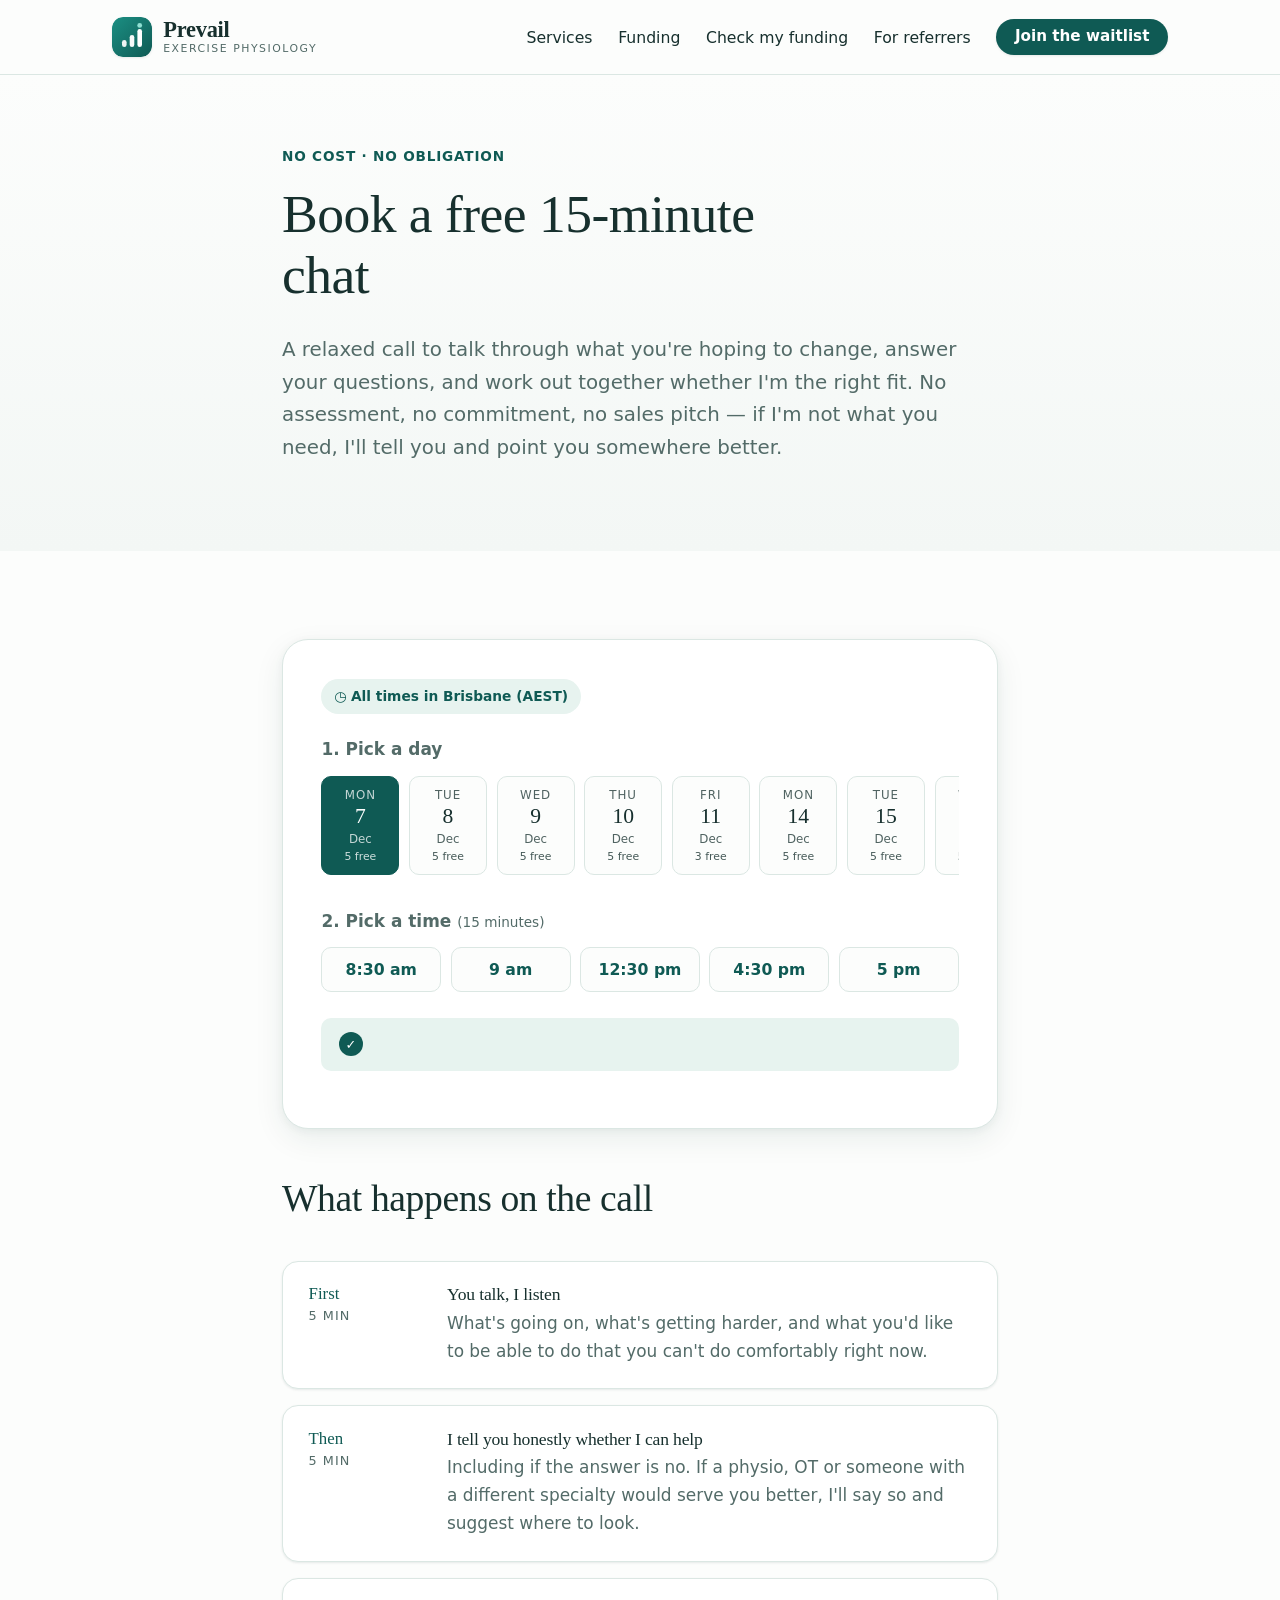
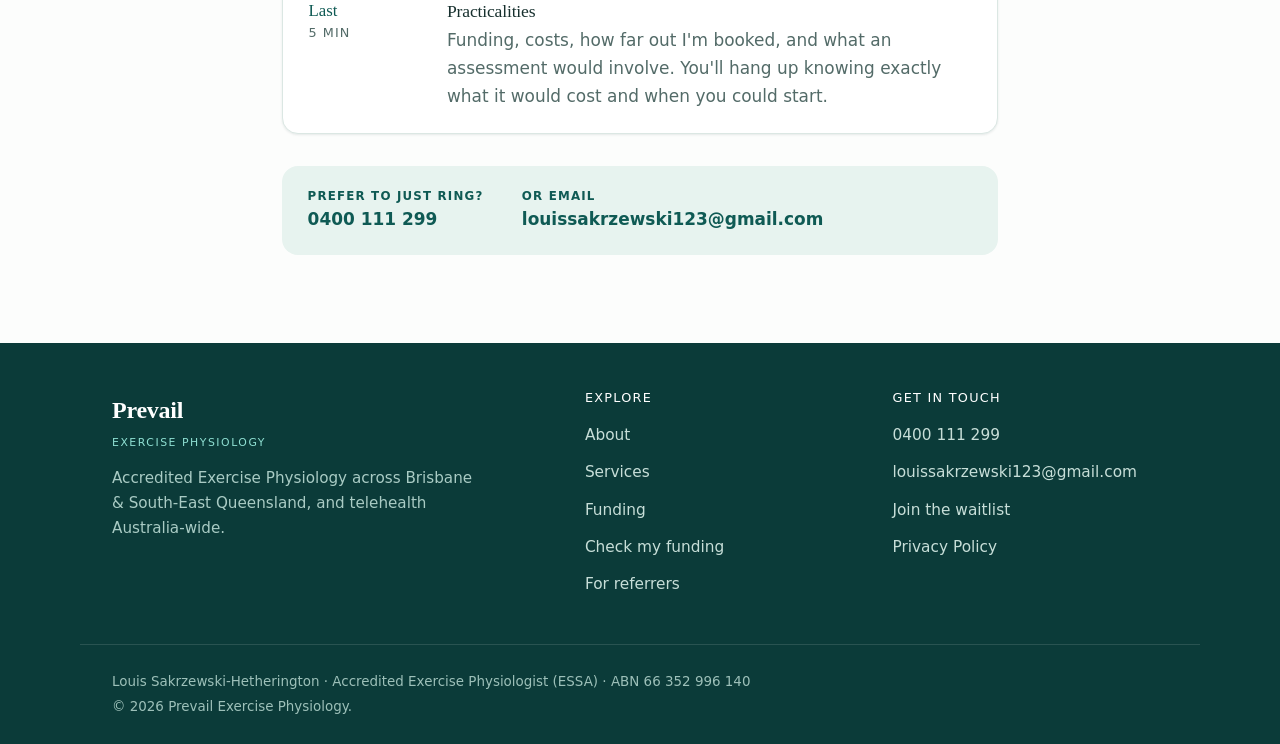
==== booking.html @ d24ac9c4 "Add booking page, referrer page, funding checker and service profile New pages: booking.html, for-re" ====
<!DOCTYPE html>
<html lang="en-AU">
<head>
  <meta charset="UTF-8" />

  <!-- Security policy. GitHub Pages cannot send custom headers, so this is
       declared in-document. Must stay above any resource it governs.
       Note: frame-ancestors / X-Frame-Options / nosniff are header-only and
       cannot be set here — see .github/DEPLOY-GUIDE.md -->
  <meta http-equiv="Content-Security-Policy" content="default-src 'self'; img-src 'self' data: https://www.googletagmanager.com https://www.google-analytics.com; style-src 'self' 'unsafe-inline' https://fonts.googleapis.com; font-src 'self' https://fonts.gstatic.com; script-src 'self' https://www.googletagmanager.com; connect-src 'self' https://api.web3forms.com https://www.googletagmanager.com https://www.google-analytics.com https://*.google-analytics.com https://analytics.google.com https://*.analytics.google.com; form-action 'self' https://api.web3forms.com; base-uri 'self'; object-src 'none'" />
  <meta name="referrer" content="strict-origin-when-cross-origin" />

  <meta name="viewport" content="width=device-width, initial-scale=1.0" />
  <title>Book a free 15-minute chat | Prevail Exercise Physiology</title>
  <meta name="description" content="Pick a time for a free, no-obligation 15-minute call with Louis — an Accredited Exercise Physiologist covering Brisbane, South-East Queensland and telehealth Australia-wide." />
  <meta name="theme-color" content="#0f5a54" />
  <link rel="canonical" href="https://prevailep.com.au/booking.html" />

  <meta property="og:type" content="website" />
  <meta property="og:title" content="Book a free 15-minute chat | Prevail Exercise Physiology" />
  <meta property="og:description" content="A relaxed, no-obligation call to work out whether exercise physiology is right for you." />
  <meta property="og:url" content="https://prevailep.com.au/booking.html" />
  <meta property="og:image" content="https://prevailep.com.au/og-image.png" />
  <meta name="twitter:card" content="summary_large_image" />

  <link rel="icon" href="favicon.svg" type="image/svg+xml" />
  <link rel="apple-touch-icon" href="apple-touch-icon.png" />

  <link rel="preconnect" href="https://fonts.googleapis.com" />
  <link rel="preconnect" href="https://fonts.gstatic.com" crossorigin />
  <link href="https://fonts.googleapis.com/css2?family=Fraunces:opsz,wght@9..144,400;9..144,500;9..144,600&family=Inter:wght@400;500;600;700&display=swap" rel="stylesheet" />
  <link rel="stylesheet" href="styles.css" />

  <link rel="preconnect" href="https://www.googletagmanager.com" />
  <script src="analytics.js" defer></script>
</head>
<body>
  <a class="skip-link" href="#main">Skip to content</a>

  <header class="site-header">
    <div class="container header-inner">
      <a class="brand" href="index.html" aria-label="Prevail Exercise Physiology — home">
        <span class="brand-mark" aria-hidden="true">
          <svg viewBox="0 0 40 40" width="40" height="40" role="img">
            <rect width="40" height="40" rx="11" fill="url(#pg)"></rect>
            <defs>
              <linearGradient id="pg" x1="0" y1="0" x2="40" y2="40" gradientUnits="userSpaceOnUse">
                <stop stop-color="#1b8f83"></stop>
                <stop offset="1" stop-color="#0f5a54"></stop>
              </linearGradient>
            </defs>
            <rect x="10" y="23" width="4.6" height="7" rx="2.3" fill="#fff" opacity="0.92"></rect>
            <rect x="17.7" y="18" width="4.6" height="12" rx="2.3" fill="#fff" opacity="0.96"></rect>
            <rect x="25.4" y="12" width="4.6" height="18" rx="2.3" fill="#fff"></rect>
            <circle cx="27.7" cy="8.4" r="2.4" fill="#8fe0d3"></circle>
          </svg>
        </span>
        <span class="brand-text">
          <span class="brand-name">Prevail</span>
          <span class="brand-sub">Exercise Physiology</span>
        </span>
      </a>
      <nav class="main-nav" aria-label="Primary">
        <button class="nav-toggle" aria-expanded="false" aria-controls="nav-list" aria-label="Open menu">
          <span class="nav-toggle-bar"></span>
          <span class="nav-toggle-bar"></span>
          <span class="nav-toggle-bar"></span>
        </button>
        <ul class="nav-list" id="nav-list">
          <li><a href="index.html#services">Services</a></li>
          <li><a href="index.html#funding">Funding</a></li>
          <li><a href="index.html#check">Check my funding</a></li>
          <li><a href="for-referrers.html">For referrers</a></li>
          <li><a class="btn btn-primary btn-sm" href="index.html#waitlist">Join the waitlist</a></li>
        </ul>
      </nav>
    </div>
  </header>

  <main id="main">
    <section class="page-hero">
      <div class="container narrow">
        <p class="eyebrow">No cost · No obligation</p>
        <h1>Book a free 15-minute chat</h1>
        <p class="lead">A relaxed call to talk through what you're hoping to change, answer your questions, and work out together whether I'm the right fit. No assessment, no commitment, no sales pitch — if I'm not what you need, I'll tell you and point you somewhere better.</p>
      </div>
    </section>

    <section class="section">
      <div class="container narrow">
        <div class="booking">
          <span class="booking-tz">◷ All times in Brisbane (AEST)</span>

          <p class="booking-label" id="day-label">1. Pick a day</p>
          <div class="day-strip" id="day-strip" role="group" aria-labelledby="day-label">
            <!-- booking.js renders day buttons here -->
          </div>

          <div id="slot-wrap" hidden>
            <p class="booking-label" id="slot-label">2. Pick a time <span class="optional">(<span id="bk-duration">15</span> minutes)</span></p>
            <div class="slot-grid" id="slot-grid" role="group" aria-labelledby="slot-label">
              <!-- booking.js renders time buttons here -->
            </div>
          </div>

          <div class="booking-selected" id="booking-selected" hidden>
            <span class="tick" aria-hidden="true">✓</span>
            <span id="booking-selected-text" role="status" aria-live="polite"></span>
          </div>

          <div class="booking-form" id="booking-form-wrap" hidden>
            <p class="booking-label">3. Your details</p>

            <form id="booking-form" novalidate
                  data-w3form
                  data-event="booking"
                  data-segments="enquiring_as"
                  data-success="Got it — your time is pencilled in. I'll confirm by text or email within one business day. If you don't hear from me, please call 0400 111 299.">

              <input type="hidden" name="access_key" value="18d2da56-0898-432a-a40b-cee9866d1ed1" />
              <input type="hidden" name="subject" value="New Prevail intro-call request" />
              <input type="hidden" name="from_name" value="Prevail EP Website — Booking" />
              <input type="hidden" name="requested_time" id="bk-slot" value="" />
              <!-- Honeypot spam trap (leave empty) -->
              <input type="checkbox" name="botcheck" class="visually-hidden" style="display:none" tabindex="-1" autocomplete="off" />

              <div class="field-row">
                <div class="field">
                  <label for="bk-name">Your name <span class="req">*</span></label>
                  <input id="bk-name" name="name" type="text" autocomplete="name" required />
                </div>
                <div class="field">
                  <label for="bk-phone">Phone <span class="req">*</span></label>
                  <input id="bk-phone" name="phone" type="tel" autocomplete="tel" inputmode="tel" required />
                </div>
              </div>

              <div class="field-row">
                <div class="field">
                  <label for="bk-email">Email <span class="req">*</span></label>
                  <input id="bk-email" name="email" type="email" autocomplete="email" required />
                </div>
                <div class="field">
                  <label for="bk-role">I'm enquiring as <span class="req">*</span></label>
                  <select id="bk-role" name="enquiring_as" required>
                    <option value="" selected disabled>Please choose…</option>
                    <option>Participant / client</option>
                    <option>Family member or carer</option>
                    <option>Support coordinator or referrer</option>
                    <option>GP or health professional</option>
                    <option>Private client</option>
                    <option>Other</option>
                  </select>
                </div>
              </div>

              <div class="field">
                <label for="bk-topic">Anything you'd like me to know beforehand? <span class="optional">(optional)</span></label>
                <textarea id="bk-topic" name="message" rows="3" placeholder="A sentence or two is plenty — what you're hoping to work on, or a question you want answered."></textarea>
              </div>

              <div class="field consent">
                <label class="checkbox">
                  <input type="checkbox" id="bk-consent" name="consent" value="Yes" required />
                  <span>I consent to Prevail Exercise Physiology contacting me about this call, and I've read the <a href="privacy.html" target="_blank" rel="noopener">Privacy Policy</a>. <span class="req">*</span></span>
                </label>
              </div>

              <button type="submit" class="btn btn-primary btn-block">Request this time</button>

              <p class="form-note">I'll confirm your time by text or email within one business day. Please don't include detailed health information here — we'll cover all of that on the call.</p>

              <p class="form-status" role="status" aria-live="polite"></p>
            </form>
          </div>
        </div>

        <div class="section-head" style="margin-top:3rem;">
          <h2>What happens on the call</h2>
        </div>
        <ol class="weeks">
          <li class="week">
            <div class="week-when">First<small>5 min</small></div>
            <div>
              <h3>You talk, I listen</h3>
              <p>What's going on, what's getting harder, and what you'd like to be able to do that you can't do comfortably right now.</p>
            </div>
          </li>
          <li class="week">
            <div class="week-when">Then<small>5 min</small></div>
            <div>
              <h3>I tell you honestly whether I can help</h3>
              <p>Including if the answer is no. If a physio, OT or someone with a different specialty would serve you better, I'll say so and suggest where to look.</p>
            </div>
          </li>
          <li class="week">
            <div class="week-when">Last<small>5 min</small></div>
            <div>
              <h3>Practicalities</h3>
              <p>Funding, costs, how far out I'm booked, and what an assessment would involve. You'll hang up knowing exactly what it would cost and when you could start.</p>
            </div>
          </li>
        </ol>

        <div class="contact-strip">
          <div class="ci">
            <span class="ci-label">Prefer to just ring?</span>
            <span class="ci-value"><a href="tel:+61400111299">0400 111 299</a></span>
          </div>
          <div class="ci">
            <span class="ci-label">Or email</span>
            <span class="ci-value"><a href="mailto:louissakrzewski123@gmail.com">louissakrzewski123@gmail.com</a></span>
          </div>
        </div>
      </div>
    </section>
  </main>

  <footer class="site-footer">
    <div class="container footer-inner">
      <div class="footer-brand">
        <span class="brand-name">Prevail</span>
        <span class="brand-sub">Exercise Physiology</span>
        <p class="footer-tag">Accredited Exercise Physiology across Brisbane &amp; South-East Queensland, and telehealth Australia-wide.</p>
      </div>
      <div class="footer-col">
        <h4>Explore</h4>
        <ul>
          <li><a href="index.html#about">About</a></li>
          <li><a href="index.html#services">Services</a></li>
          <li><a href="index.html#funding">Funding</a></li>
          <li><a href="index.html#check">Check my funding</a></li>
          <li><a href="for-referrers.html">For referrers</a></li>
        </ul>
      </div>
      <div class="footer-col">
        <h4>Get in touch</h4>
        <ul>
          <li><a href="tel:+61400111299">0400 111 299</a></li>
          <li><a href="mailto:louissakrzewski123@gmail.com">louissakrzewski123@gmail.com</a></li>
          <li><a href="index.html#waitlist">Join the waitlist</a></li>
          <li><a href="privacy.html">Privacy Policy</a></li>
        </ul>
      </div>
    </div>
    <div class="container footer-legal">
      <p>Louis Sakrzewski-Hetherington · Accredited Exercise Physiologist (ESSA) · ABN 66 352 996 140</p>
      <p>&copy; <span id="year">2026</span> Prevail Exercise Physiology.</p>
    </div>
  </footer>

  <script src="script.js"></script>
  <script src="booking.js" defer></script>
</body>
</html>
---- styles.css ----
/* =====================================================================
   Prevail Exercise Physiology — styles.css
   Calm & trustworthy: soft teals/greens, warm neutrals, accessible.
   ===================================================================== */

:root {
  /* Brand */
  --brand:        #157e74;
  --brand-dark:   #0f5a54;
  --brand-deep:   #0b3b39;
  --brand-tint:   #e7f3ef;
  --sage:         #5aa791;
  --mint-glow:    #8fe0d3;

  /* Neutrals */
  --ink:          #17302e;
  --muted:        #536b68;
  --paper:        #fcfdfc;
  --paper-2:      #f3f7f5;
  --sand:         #f6f2ea;
  --line:         #dbe7e3;
  --white:        #ffffff;

  /* System */
  --radius:       16px;
  --radius-sm:    10px;
  --radius-lg:    26px;
  --shadow-sm:    0 1px 3px rgba(11,59,57,0.06), 0 1px 2px rgba(11,59,57,0.04);
  --shadow:       0 10px 30px rgba(11,59,57,0.08), 0 2px 8px rgba(11,59,57,0.05);
  --shadow-lg:    0 24px 60px rgba(11,59,57,0.14);
  --maxw:         1120px;
  --font-body:    "Inter", system-ui, -apple-system, "Segoe UI", Roboto, sans-serif;
  --font-head:    "Fraunces", Georgia, "Times New Roman", serif;
}

/* ---------- Reset / base ---------- */
*, *::before, *::after { box-sizing: border-box; }
html { scroll-behavior: smooth; -webkit-text-size-adjust: 100%; }
body {
  margin: 0;
  font-family: var(--font-body);
  color: var(--ink);
  background: var(--paper);
  line-height: 1.65;
  font-size: 17px;
  -webkit-font-smoothing: antialiased;
  text-rendering: optimizeLegibility;
}
img { max-width: 100%; display: block; }
a { color: var(--brand-dark); text-decoration: none; }
a:hover { text-decoration: underline; }

h1, h2, h3, h4 { font-family: var(--font-head); font-weight: 500; line-height: 1.15; color: var(--ink); margin: 0 0 .5em; letter-spacing: -0.01em; }
h1 { font-size: clamp(2.1rem, 5vw, 3.35rem); }
h2 { font-size: clamp(1.6rem, 3.4vw, 2.35rem); }
h3 { font-size: 1.24rem; }
p { margin: 0 0 1rem; }
em { font-style: italic; }

.container { width: 100%; max-width: var(--maxw); margin-inline: auto; padding-inline: clamp(1.1rem, 4vw, 2rem); }
.narrow { max-width: 780px; }

/* ---------- Accessibility helpers ---------- */
.skip-link {
  position: absolute; left: -999px; top: 0; z-index: 1000;
  background: var(--brand-deep); color: #fff; padding: .7rem 1.1rem; border-radius: 0 0 10px 0;
}
.skip-link:focus { left: 0; }
.visually-hidden { position: absolute !important; width: 1px; height: 1px; padding: 0; margin: -1px; overflow: hidden; clip: rect(0 0 0 0); white-space: nowrap; border: 0; }
:focus-visible { outline: 3px solid var(--brand); outline-offset: 3px; border-radius: 4px; }

/* ---------- Buttons ---------- */
.btn {
  display: inline-flex; align-items: center; justify-content: center; gap: .5rem;
  font-family: var(--font-body); font-weight: 600; font-size: 1rem;
  padding: .85rem 1.5rem; border-radius: 999px; border: 1.5px solid transparent;
  cursor: pointer; transition: transform .15s ease, box-shadow .2s ease, background .2s ease, color .2s ease;
  text-decoration: none; line-height: 1;
}
.btn:hover { text-decoration: none; transform: translateY(-1px); }
.btn-primary { background: var(--brand-dark); color: #fff; box-shadow: var(--shadow-sm); }
.btn-primary:hover { background: var(--brand-deep); box-shadow: var(--shadow); }
.btn-ghost { background: transparent; color: var(--brand-dark); border-color: var(--line); }
.btn-ghost:hover { border-color: var(--brand); background: var(--white); }
.btn-sm { padding: .6rem 1.1rem; font-size: .95rem; }
.btn-block { width: 100%; padding-block: 1rem; font-size: 1.05rem; }

/* ---------- Header ---------- */
.site-header {
  position: sticky; top: 0; z-index: 100;
  background: rgba(252,253,252,0.86); backdrop-filter: saturate(160%) blur(12px);
  border-bottom: 1px solid var(--line);
}
.header-inner { display: flex; align-items: center; justify-content: space-between; min-height: 74px; gap: 1rem; }
.brand { display: inline-flex; align-items: center; gap: .7rem; }
.brand:hover { text-decoration: none; }
.brand-mark svg { display: block; border-radius: 11px; box-shadow: var(--shadow-sm); }
.brand-text { display: flex; flex-direction: column; line-height: 1; }
.brand-name { font-family: var(--font-head); font-size: 1.4rem; font-weight: 600; color: var(--ink); letter-spacing: -0.01em; }
.brand-sub { font-size: .68rem; letter-spacing: .14em; text-transform: uppercase; color: var(--muted); margin-top: 3px; }

.main-nav { display: flex; align-items: center; }
.nav-list { list-style: none; display: flex; align-items: center; gap: 1.6rem; margin: 0; padding: 0; }
.nav-list a:not(.btn) { color: var(--ink); font-weight: 500; font-size: .98rem; }
.nav-list a:not(.btn):hover { color: var(--brand-dark); text-decoration: none; }

.nav-toggle { display: none; background: none; border: 0; width: 44px; height: 44px; cursor: pointer; padding: 10px; }
.nav-toggle-bar { display: block; height: 2.5px; background: var(--ink); border-radius: 2px; margin: 5px 0; transition: transform .25s ease, opacity .2s ease; }

/* ---------- Hero ---------- */
.hero {
  background:
    radial-gradient(1100px 480px at 85% -10%, rgba(143,224,211,0.30), transparent 60%),
    radial-gradient(900px 500px at -5% 10%, rgba(21,126,116,0.10), transparent 55%),
    linear-gradient(180deg, var(--paper) 0%, var(--paper-2) 100%);
  padding-block: clamp(3rem, 8vw, 6rem);
  overflow: hidden;
}
.hero-inner { display: grid; grid-template-columns: 1.15fr .85fr; gap: clamp(2rem, 5vw, 4rem); align-items: center; }
.eyebrow { color: var(--brand-dark); font-weight: 600; font-size: .85rem; letter-spacing: .06em; text-transform: uppercase; margin-bottom: 1rem; }
.hero-copy h1 { margin-bottom: 1.1rem; }
.lead { font-size: clamp(1.05rem, 1.8vw, 1.24rem); color: var(--muted); max-width: 40ch; }
.hero-actions { display: flex; flex-wrap: wrap; gap: .8rem; margin: 1.6rem 0 1rem; }
.hero-trust { font-size: .92rem; color: var(--muted); font-weight: 500; }

.hero-panel { display: flex; justify-content: center; }
.hero-card {
  position: relative; background: var(--white); border: 1px solid var(--line);
  border-radius: var(--radius-lg); padding: 1.6rem; box-shadow: var(--shadow-lg);
  width: 100%; max-width: 360px;
}
.hero-card-row { display: flex; gap: .9rem; align-items: center; padding: .8rem 0; border-bottom: 1px solid var(--line); }
.hero-card-row:first-child { padding-top: .2rem; }
.hero-card-row .dot { flex: none; width: 12px; height: 12px; border-radius: 50%; background: linear-gradient(135deg, var(--sage), var(--brand)); box-shadow: 0 0 0 4px var(--brand-tint); }
.hero-card-row strong { display: block; font-size: 1rem; }
.hero-card-row span:last-child { color: var(--muted); font-size: .9rem; }
.hero-card-figure {
  margin-top: 1.1rem; background: linear-gradient(135deg, var(--brand), var(--brand-dark));
  color: #fff; border-radius: var(--radius); padding: 1.1rem 1.2rem; font-family: var(--font-head);
  font-size: 1.15rem; line-height: 1.25; text-align: center;
}

/* ---------- Trust bar ---------- */
.trustbar { background: var(--brand-deep); color: #dceee9; }
.trustbar-inner { display: flex; flex-wrap: wrap; justify-content: center; gap: 1rem 2.2rem; padding-block: 1.05rem; }
.trust-item { font-size: .92rem; font-weight: 500; display: inline-flex; align-items: center; gap: .5rem; }
.trust-ico { color: var(--mint-glow); }

/* ---------- Sections ---------- */
.section { padding-block: clamp(3rem, 7vw, 5.5rem); }
.section-tint { background: var(--paper-2); }
.section-head { max-width: 640px; margin-bottom: 2.5rem; }
.section-eyebrow { color: var(--brand); font-weight: 600; font-size: .8rem; letter-spacing: .12em; text-transform: uppercase; margin-bottom: .6rem; }
.section-eyebrow.light { color: var(--mint-glow); }
.section-intro { color: var(--muted); font-size: 1.08rem; }
.section .narrow p { color: var(--muted); font-size: 1.06rem; }
.section .narrow h2 { color: var(--ink); }

/* ---------- Cards (who / services) ---------- */
.cards-3 { display: grid; grid-template-columns: repeat(3, 1fr); gap: 1.3rem; }
.card {
  background: var(--white); border: 1px solid var(--line); border-radius: var(--radius);
  padding: 1.7rem; box-shadow: var(--shadow-sm); transition: transform .18s ease, box-shadow .22s ease, border-color .2s ease;
}
.card:hover { transform: translateY(-3px); box-shadow: var(--shadow); border-color: #cfe1db; }
.card h3 { margin-bottom: .5rem; }
.card p { color: var(--muted); margin: 0; font-size: .98rem; }
.card-ico {
  display: inline-flex; align-items: center; justify-content: center; width: 46px; height: 46px;
  border-radius: 12px; background: var(--brand-tint); color: var(--brand-dark); font-size: 1.3rem; margin-bottom: 1rem;
}

/* ---------- Steps ---------- */
.steps { list-style: none; counter-reset: step; margin: 0; padding: 0; display: grid; grid-template-columns: repeat(5, 1fr); gap: 1.2rem; }
.step { position: relative; background: var(--white); border: 1px solid var(--line); border-radius: var(--radius); padding: 1.4rem; box-shadow: var(--shadow-sm); }
.step-num {
  display: inline-flex; align-items: center; justify-content: center; width: 38px; height: 38px; border-radius: 50%;
  background: var(--brand-dark); color: #fff; font-family: var(--font-head); font-size: 1.1rem; margin-bottom: .8rem;
}
.step h3 { font-size: 1.05rem; margin-bottom: .35rem; }
.step p { color: var(--muted); font-size: .93rem; margin: 0; }

/* ---------- About ---------- */
.about-grid { display: grid; grid-template-columns: .85fr 1.15fr; gap: clamp(1.6rem, 4vw, 3.2rem); align-items: center; }
.about-photo {
  aspect-ratio: 4 / 5; border-radius: var(--radius-lg); border: 1px solid var(--line);
  background: linear-gradient(150deg, var(--brand-tint), var(--sand));
  display: flex; align-items: center; justify-content: center; box-shadow: var(--shadow);
  overflow: hidden; margin: 0;
}
/* Fills the 4:5 frame and clips to the rounded corners. object-position is
   biased upward so the face stays in frame as the column width changes. */
.about-photo img { width: 100%; height: 100%; object-fit: cover; object-position: 50% 22%; display: block; }
.about-photo-note { color: var(--muted); font-size: .9rem; text-align: center; padding: 1rem; max-width: 60%; }
.about-copy .creds { list-style: none; margin: 1.3rem 0 0; padding: 0; }
.about-copy .creds li { position: relative; padding-left: 1.7rem; margin-bottom: .55rem; color: var(--ink); font-weight: 500; }
.about-copy .creds li::before { content: "✓"; position: absolute; left: 0; color: var(--brand); font-weight: 700; }

/* ---------- Funding (deep section) ---------- */
.section-deep { background: linear-gradient(160deg, var(--brand-deep), #0a302e); color: #d9ece7; }
.section-deep h2, .section-deep h3 { color: #fff; }
.funding-grid { display: grid; grid-template-columns: repeat(3, 1fr); gap: 1.2rem; }
.fund { background: rgba(255,255,255,0.05); border: 1px solid rgba(255,255,255,0.12); border-radius: var(--radius); padding: 1.5rem; }
.fund-top { display: flex; align-items: center; justify-content: space-between; gap: .5rem; margin-bottom: .5rem; }
.fund h3 { margin: 0; }
.fund p { color: #bcd8d1; font-size: .96rem; margin: 0; }
.pill { font-size: .72rem; font-weight: 600; letter-spacing: .04em; text-transform: uppercase; padding: .28rem .6rem; border-radius: 999px; background: rgba(255,255,255,0.12); color: #cfe7e0; white-space: nowrap; }
.pill-live { background: var(--mint-glow); color: #08302c; }
.funding-note { margin-top: 1.6rem; color: #bcd8d1; font-size: 1rem; }

/* ---------- FAQ ---------- */
.faq { border-top: 1px solid var(--line); }
.faq details { border-bottom: 1px solid var(--line); }
.faq summary {
  cursor: pointer; list-style: none; padding: 1.15rem .2rem; font-weight: 600; font-size: 1.08rem;
  display: flex; align-items: center; justify-content: space-between; gap: 1rem; color: var(--ink);
}
.faq summary::-webkit-details-marker { display: none; }
.faq summary::after { content: "+"; font-family: var(--font-head); font-size: 1.5rem; color: var(--brand); transition: transform .2s ease; line-height: 1; }
.faq details[open] summary::after { transform: rotate(45deg); }
.faq-body { padding: 0 .2rem 1.2rem; }
.faq-body p { color: var(--muted); margin: 0; }

/* ---------- Waitlist form ---------- */
.waitlist-form {
  background: var(--white); border: 1px solid var(--line); border-radius: var(--radius-lg);
  padding: clamp(1.4rem, 4vw, 2.4rem); box-shadow: var(--shadow);
}
.field-row { display: grid; grid-template-columns: 1fr 1fr; gap: 1.1rem; }
.field { margin-bottom: 1.1rem; display: flex; flex-direction: column; }
.field label { font-weight: 600; font-size: .95rem; margin-bottom: .4rem; color: var(--ink); }
.req { color: #b4462f; }
.optional { color: var(--muted); font-weight: 400; font-size: .85rem; }
.field input, .field select, .field textarea {
  font-family: var(--font-body); font-size: 1rem; color: var(--ink);
  padding: .8rem .9rem; border: 1.5px solid var(--line); border-radius: var(--radius-sm);
  background: var(--paper); transition: border-color .16s ease, box-shadow .16s ease; width: 100%;
}
.field input:focus, .field select:focus, .field textarea:focus {
  outline: none; border-color: var(--brand); box-shadow: 0 0 0 4px var(--brand-tint);
}
.field textarea { resize: vertical; min-height: 110px; }
.field.consent { margin-top: .3rem; }
.checkbox { display: flex; align-items: flex-start; gap: .6rem; font-weight: 400; font-size: .96rem; color: var(--muted); cursor: pointer; }
.checkbox input { width: 20px; height: 20px; margin-top: 2px; accent-color: var(--brand-dark); flex: none; }
.form-note { font-size: .85rem; color: var(--muted); margin: 1rem 0 0; }
.form-status { margin-top: 1rem; font-weight: 600; padding: 0; }
.form-status.success { color: var(--brand-dark); background: var(--brand-tint); padding: .9rem 1rem; border-radius: var(--radius-sm); }
.form-status.error { color: #922; background: #fdecea; padding: .9rem 1rem; border-radius: var(--radius-sm); }
.field.invalid input, .field.invalid select { border-color: #c0553c; box-shadow: 0 0 0 4px #fbe7e2; }

/* ---------- Footer ---------- */
.site-footer { background: var(--brand-deep); color: #c7ded8; padding-top: 3rem; }
.footer-inner { display: grid; grid-template-columns: 1.6fr 1fr 1fr; gap: 2rem; padding-bottom: 2.4rem; }
.site-footer .brand-name { color: #fff; font-size: 1.5rem; }
.site-footer .brand-sub { color: var(--mint-glow); display: block; letter-spacing: .14em; font-size: .68rem; text-transform: uppercase; margin-top: 3px; }
.footer-tag { margin-top: .9rem; color: #a9cbc4; font-size: .95rem; max-width: 38ch; }
.footer-col h4 { color: #fff; font-family: var(--font-body); font-size: .8rem; letter-spacing: .1em; text-transform: uppercase; margin-bottom: .9rem; }
.footer-col ul { list-style: none; margin: 0; padding: 0; }
.footer-col li { margin-bottom: .55rem; }
.footer-col a { color: #c7ded8; font-size: .96rem; }
.footer-col a:hover { color: #fff; }
.footer-legal { border-top: 1px solid rgba(255,255,255,0.12); padding-block: 1.4rem; }
.footer-legal p { margin: .2rem 0; font-size: .84rem; color: #9dc0b9; }

/* ---------- Responsive ---------- */
@media (max-width: 900px) {
  .hero-inner { grid-template-columns: 1fr; }
  .hero-panel { justify-content: flex-start; }
  .about-grid { grid-template-columns: 1fr; }
  .cards-3, .funding-grid { grid-template-columns: repeat(2, 1fr); }
  .steps { grid-template-columns: repeat(2, 1fr); }
  .footer-inner { grid-template-columns: 1fr 1fr; }
  .footer-brand { grid-column: 1 / -1; }
}

@media (max-width: 640px) {
  body { font-size: 16px; }
  .nav-toggle { display: block; }
  .nav-list {
    position: absolute; top: 74px; left: 0; right: 0; flex-direction: column; align-items: stretch;
    gap: 0; background: var(--white); border-bottom: 1px solid var(--line); box-shadow: var(--shadow);
    padding: .5rem 1.1rem 1.2rem; display: none;
  }
  .nav-list.open { display: flex; }
  .nav-list li { border-bottom: 1px solid var(--line); }
  .nav-list li:last-child { border-bottom: 0; padding-top: .8rem; }
  .nav-list a:not(.btn) { display: block; padding: .9rem .2rem; }
  .nav-list .btn { width: 100%; }
  .cards-3, .funding-grid, .steps, .field-row { grid-template-columns: 1fr; }
  .footer-inner { grid-template-columns: 1fr; }
  .hero-actions .btn { flex: 1 1 auto; }
}

/* ---------- Motion preferences ---------- */
@media (prefers-reduced-motion: reduce) {
  html { scroll-behavior: auto; }
  *, *::before, *::after { animation-duration: .001ms !important; transition-duration: .001ms !important; }
}

/* =====================================================================
   FUNDING CHECKER
   A self-qualifying quiz: pick a funding type, answer a follow-up or two,
   get an instant verdict. Deliberately collects nothing — no names, no
   documents — so it stays outside the scope of the privacy policy.
   ===================================================================== */
.checker {
  background: var(--white); border: 1px solid var(--line); border-radius: var(--radius-lg);
  padding: clamp(1.4rem, 4vw, 2.4rem); box-shadow: var(--shadow); margin-top: 2rem;
}
.checker-progress {
  display: flex; align-items: center; gap: .5rem; margin-bottom: 1.6rem;
  font-size: .82rem; font-weight: 600; letter-spacing: .08em; text-transform: uppercase; color: var(--muted);
}
.checker-progress .bar { flex: 1; height: 5px; border-radius: 999px; background: var(--paper-2); overflow: hidden; }
.checker-progress .bar span { display: block; height: 100%; background: linear-gradient(90deg, var(--sage), var(--brand)); border-radius: 999px; transition: width .32s ease; }

.checker-step h3 { font-size: clamp(1.25rem, 2.6vw, 1.6rem); margin-bottom: .4rem; }
.checker-hint { color: var(--muted); font-size: .96rem; margin-bottom: 1.3rem; }

/* Answer buttons. Grid so long labels wrap without breaking alignment. */
.checker-options { display: grid; grid-template-columns: repeat(2, 1fr); gap: .8rem; margin: 0; padding: 0; list-style: none; }
.checker-options.single { grid-template-columns: 1fr; }
.opt {
  display: flex; align-items: flex-start; gap: .85rem; width: 100%; text-align: left;
  font-family: var(--font-body); font-size: 1rem; color: var(--ink); font-weight: 500;
  background: var(--paper); border: 1.5px solid var(--line); border-radius: var(--radius);
  padding: 1rem 1.1rem; cursor: pointer;
  transition: border-color .16s ease, background .16s ease, transform .14s ease, box-shadow .18s ease;
}
.opt:hover { border-color: var(--brand); background: var(--white); transform: translateY(-2px); box-shadow: var(--shadow-sm); }
.opt-ico {
  flex: none; width: 34px; height: 34px; border-radius: 9px; display: inline-flex;
  align-items: center; justify-content: center; background: var(--brand-tint);
  color: var(--brand-dark); font-size: 1.05rem;
}
.opt-text { display: flex; flex-direction: column; gap: .15rem; }
.opt-text small { color: var(--muted); font-weight: 400; font-size: .87rem; line-height: 1.45; }

.checker-back {
  margin-top: 1.4rem; background: none; border: 0; padding: .4rem 0; cursor: pointer;
  font-family: var(--font-body); font-size: .93rem; font-weight: 600; color: var(--muted);
}
.checker-back:hover { color: var(--brand-dark); text-decoration: underline; }

/* ---- Verdict ---- */
.verdict { display: flex; flex-direction: column; gap: 1.2rem; }
.verdict-head { display: flex; align-items: flex-start; gap: 1rem; }
.verdict-badge {
  flex: none; width: 46px; height: 46px; border-radius: 50%; display: inline-flex;
  align-items: center; justify-content: center; font-size: 1.35rem; font-weight: 700;
}
.verdict-yes    .verdict-badge { background: var(--brand-tint); color: var(--brand-dark); }
.verdict-maybe  .verdict-badge { background: #fdf1dc; color: #8a5a12; }
.verdict-no     .verdict-badge { background: #f2eef8; color: #58467c; }
.verdict-head h3 { margin: 0 0 .25rem; font-size: clamp(1.3rem, 3vw, 1.75rem); }
.verdict-head p { margin: 0; color: var(--muted); }

.verdict-detail { border-top: 1px solid var(--line); padding-top: 1.2rem; }
.verdict-detail p { color: var(--muted); }
.verdict-detail p:last-child { margin-bottom: 0; }
.verdict-detail strong { color: var(--ink); }

/* The "look for this in your plan" callout — the genuinely useful bit. */
.plan-lookup {
  background: var(--brand-tint); border-radius: var(--radius); padding: 1.1rem 1.3rem;
  border-left: 4px solid var(--brand);
}
.plan-lookup h4 { font-family: var(--font-body); font-size: .78rem; letter-spacing: .1em; text-transform: uppercase; color: var(--brand-dark); margin: 0 0 .5rem; }
.plan-lookup p { margin: 0; color: var(--brand-deep); font-size: .97rem; }
.plan-lookup .quote { font-family: var(--font-head); font-size: 1.12rem; color: var(--brand-deep); display: block; margin: .35rem 0; }

.verdict-actions { display: flex; flex-wrap: wrap; gap: .75rem; }
.verdict-actions .btn { flex: 1 1 220px; }
.checker-disclaimer { font-size: .84rem; color: var(--muted); margin: 0; }

/* =====================================================================
   FIRST FOUR WEEKS — stands in for testimonials while the practice is new
   ===================================================================== */
.weeks { list-style: none; margin: 0; padding: 0; display: grid; gap: 1rem; }
.week {
  display: grid; grid-template-columns: 116px 1fr; gap: 1.4rem; align-items: start;
  background: var(--white); border: 1px solid var(--line); border-radius: var(--radius);
  padding: 1.4rem 1.6rem; box-shadow: var(--shadow-sm);
}
.week-when { font-family: var(--font-head); font-size: 1.05rem; color: var(--brand-dark); line-height: 1.25; }
.week-when small { display: block; font-family: var(--font-body); font-size: .8rem; letter-spacing: .08em; text-transform: uppercase; color: var(--muted); margin-top: .2rem; }
.week h3 { font-size: 1.1rem; margin-bottom: .35rem; }
.week p { color: var(--muted); font-size: .97rem; margin: 0; }

/* =====================================================================
   BOOKING PICKER
   ===================================================================== */
.booking { background: var(--white); border: 1px solid var(--line); border-radius: var(--radius-lg); padding: clamp(1.4rem, 4vw, 2.4rem); box-shadow: var(--shadow); }
.booking-tz { display: inline-flex; align-items: center; gap: .45rem; font-size: .86rem; font-weight: 600; color: var(--brand-dark); background: var(--brand-tint); padding: .4rem .8rem; border-radius: 999px; margin-bottom: 1.4rem; }
.booking-label { font-weight: 600; font-size: .95rem; margin: 0 0 .7rem; color: var(--ink); }

/* Horizontal day strip; scrolls on narrow screens rather than wrapping. */
.day-strip { display: flex; gap: .6rem; overflow-x: auto; padding-bottom: .5rem; margin-bottom: 1.6rem; scrollbar-width: thin; }
.day {
  flex: none; min-width: 78px; text-align: center; cursor: pointer;
  font-family: var(--font-body); background: var(--paper); color: var(--ink);
  border: 1.5px solid var(--line); border-radius: var(--radius-sm); padding: .7rem .5rem;
  transition: border-color .16s ease, background .16s ease, color .16s ease;
}
.day:hover:not(:disabled) { border-color: var(--brand); background: var(--white); }
.day[aria-pressed="true"] { background: var(--brand-dark); border-color: var(--brand-dark); color: #fff; }
.day:disabled { opacity: .38; cursor: not-allowed; }
.day-dow { display: block; font-size: .74rem; letter-spacing: .08em; text-transform: uppercase; color: inherit; opacity: .75; }
.day-num { display: block; font-family: var(--font-head); font-size: 1.35rem; line-height: 1.2; margin: .12rem 0; }
.day-mon { display: block; font-size: .74rem; opacity: .75; }
.day-free { display: block; font-size: .68rem; margin-top: .25rem; opacity: .8; }

.slot-grid { display: grid; grid-template-columns: repeat(auto-fill, minmax(108px, 1fr)); gap: .6rem; }
.slot {
  font-family: var(--font-body); font-size: .98rem; font-weight: 600; cursor: pointer;
  background: var(--paper); color: var(--brand-dark); border: 1.5px solid var(--line);
  border-radius: var(--radius-sm); padding: .75rem .4rem; text-align: center;
  transition: border-color .16s ease, background .16s ease, color .16s ease, transform .14s ease;
}
.slot:hover { border-color: var(--brand); background: var(--white); transform: translateY(-1px); }
.slot[aria-pressed="true"] { background: var(--brand-dark); border-color: var(--brand-dark); color: #fff; }
.slot-empty { color: var(--muted); font-size: .96rem; margin: 0; padding: .8rem 0; }

.booking-selected {
  display: flex; align-items: center; gap: .7rem; background: var(--brand-tint);
  border-radius: var(--radius-sm); padding: .9rem 1.1rem; margin: 1.6rem 0 1.2rem;
  color: var(--brand-deep); font-weight: 600;
}
.booking-selected .tick { flex: none; width: 24px; height: 24px; border-radius: 50%; background: var(--brand-dark); color: #fff; display: inline-flex; align-items: center; justify-content: center; font-size: .8rem; }
.booking-form { border-top: 1px solid var(--line); padding-top: 1.6rem; }

/* =====================================================================
   REFERRER PAGE
   ===================================================================== */
.commit-grid { display: grid; grid-template-columns: repeat(4, 1fr); gap: 1.1rem; }
.commit {
  background: var(--white); border: 1px solid var(--line); border-radius: var(--radius);
  padding: 1.4rem; box-shadow: var(--shadow-sm); text-align: center;
}
.commit-num { font-family: var(--font-head); font-size: clamp(1.9rem, 4vw, 2.5rem); color: var(--brand-dark); line-height: 1.05; display: block; }
.commit-num small { font-size: .95rem; color: var(--muted); display: block; font-family: var(--font-body); margin-top: .1rem; }
.commit p { color: var(--muted); font-size: .93rem; margin: .55rem 0 0; }

.coverage { display: grid; grid-template-columns: repeat(auto-fit, minmax(210px, 1fr)); gap: 1.1rem; }
.coverage-col h3 { font-size: 1.02rem; margin-bottom: .5rem; }
.coverage-col ul { list-style: none; margin: 0; padding: 0; }
.coverage-col li { color: var(--muted); font-size: .95rem; padding: .22rem 0; }

.contact-strip {
  display: flex; flex-wrap: wrap; gap: 1rem 2.4rem; align-items: center;
  background: var(--brand-tint); border-radius: var(--radius); padding: 1.3rem 1.6rem; margin-top: 2rem;
}
.contact-strip .ci { display: flex; flex-direction: column; }
.contact-strip .ci-label { font-size: .74rem; letter-spacing: .1em; text-transform: uppercase; color: var(--brand-dark); font-weight: 600; }
.contact-strip .ci-value { font-size: 1.06rem; font-weight: 600; color: var(--brand-deep); }

.page-hero { background: linear-gradient(180deg, var(--paper) 0%, var(--paper-2) 100%); padding-block: clamp(2.6rem, 6vw, 4.4rem); }
.page-hero h1 { max-width: 20ch; }
.page-hero .lead { max-width: 58ch; }

@media (max-width: 900px) {
  .commit-grid { grid-template-columns: repeat(2, 1fr); }
}
@media (max-width: 640px) {
  .checker-options { grid-template-columns: 1fr; }
  .commit-grid { grid-template-columns: 1fr; }
  .week { grid-template-columns: 1fr; gap: .5rem; padding: 1.2rem 1.3rem; }
  .week-when { display: flex; align-items: baseline; gap: .5rem; }
  .week-when small { margin-top: 0; }
  .verdict-actions .btn { flex: 1 1 100%; }
}
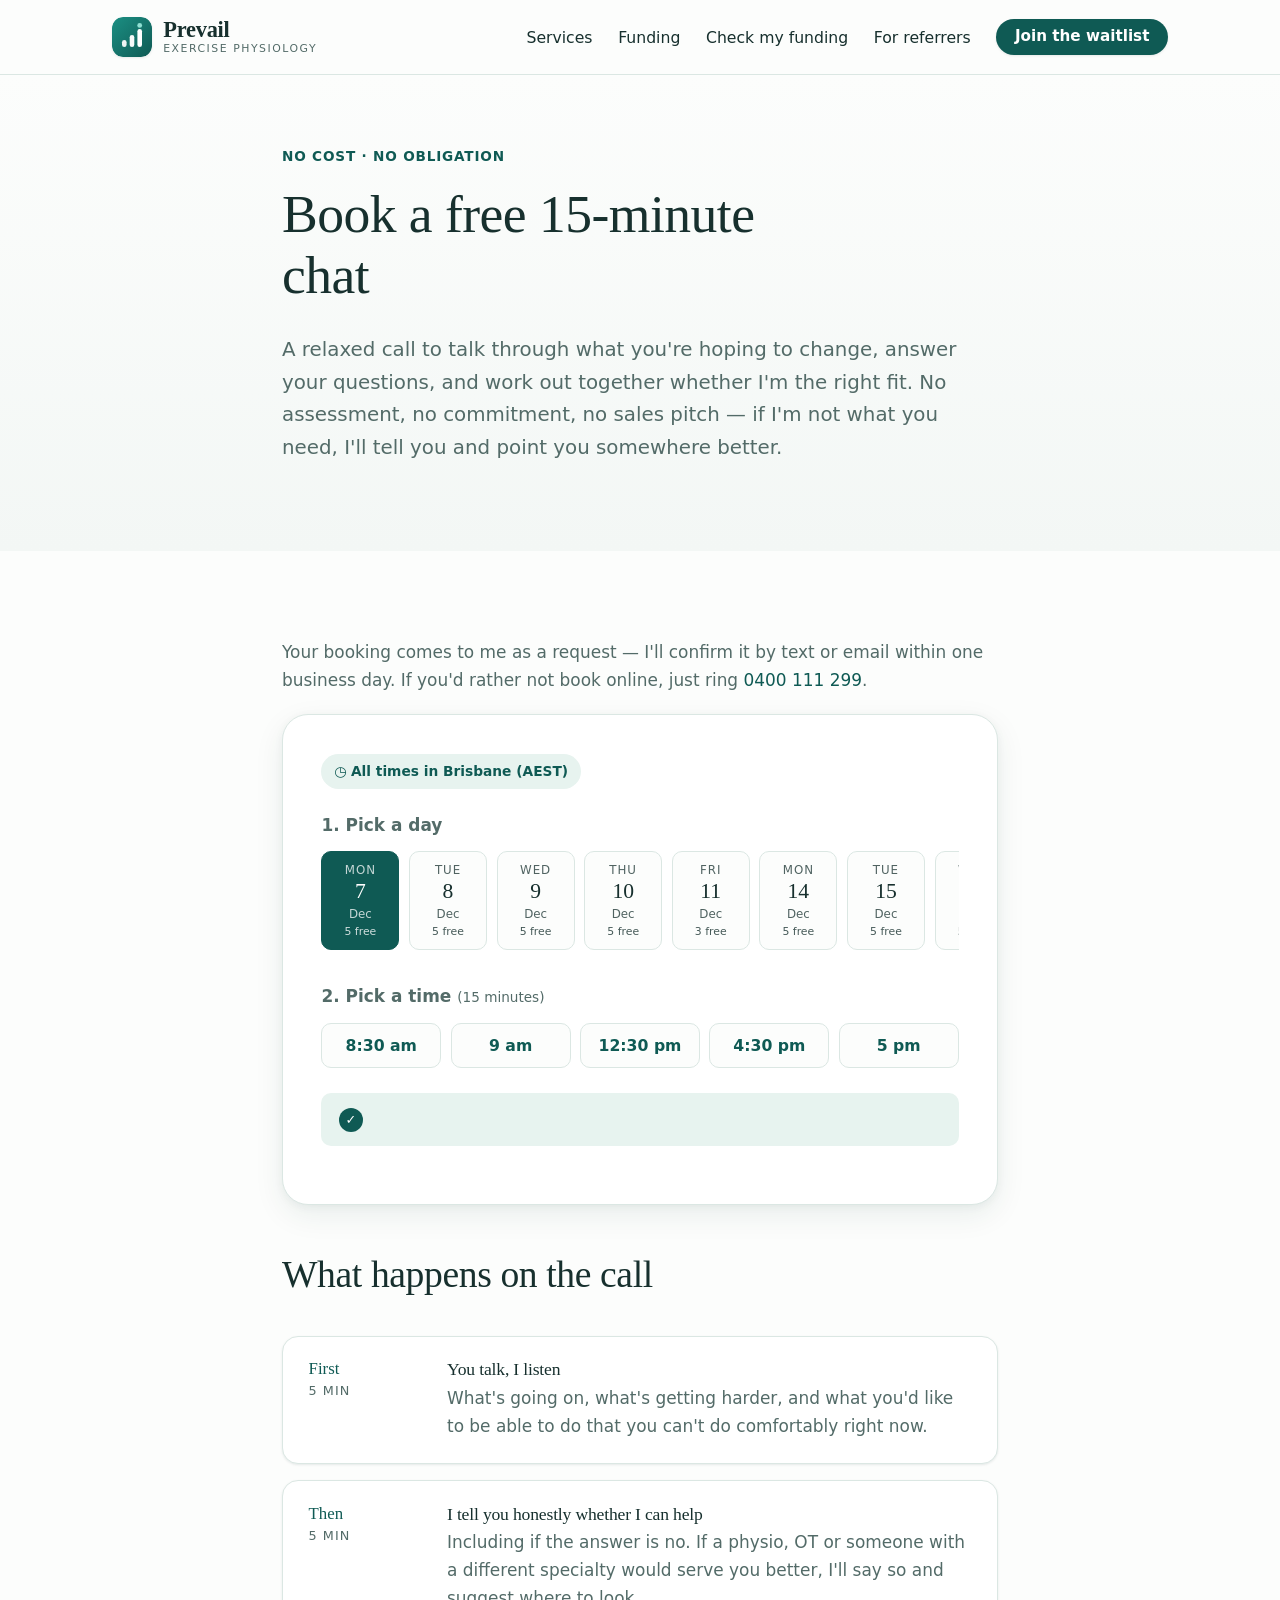
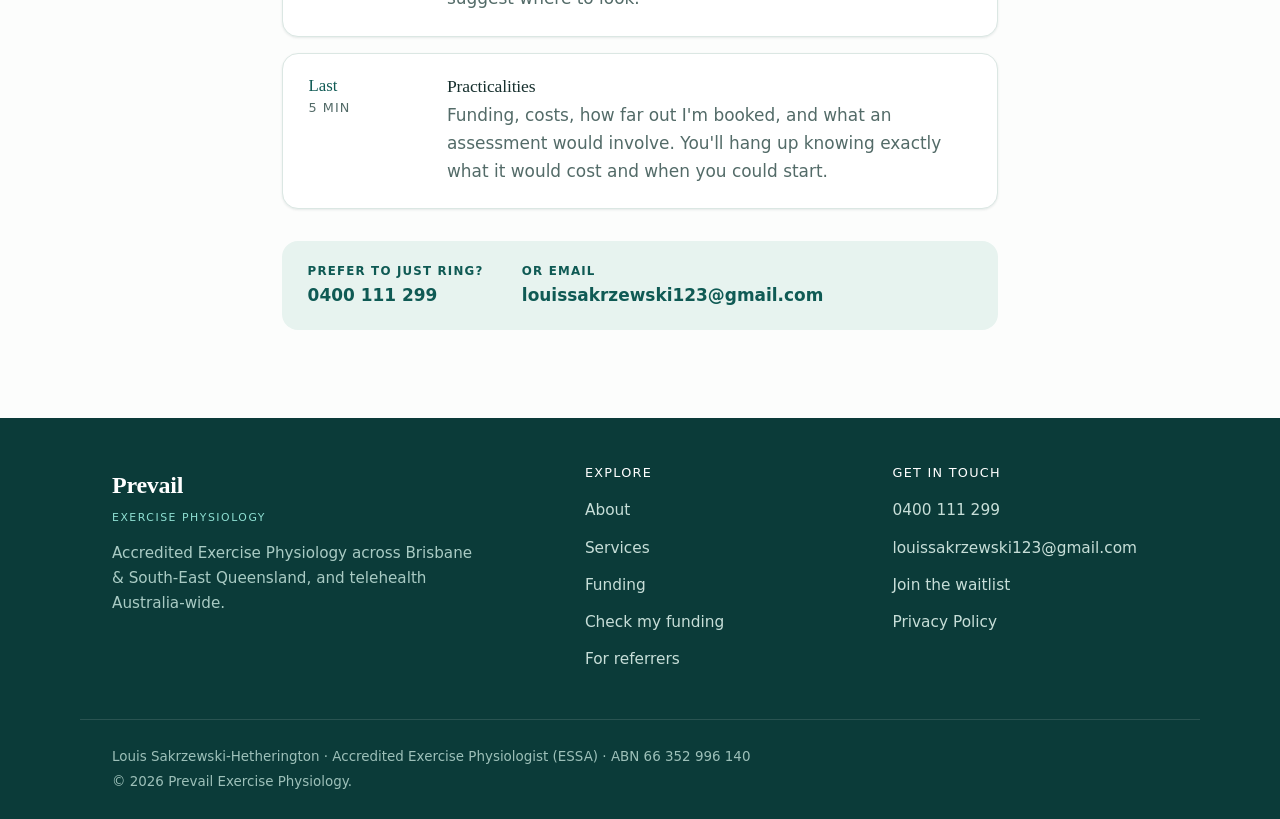
==== commit a182dcf7: "Book intro calls through Cal.com, reading the real calendar The booking picker was a hand-maintained" ====
--- a/booking.html
+++ b/booking.html
@@ -7,7 +7,7 @@
        declared in-document. Must stay above any resource it governs.
        Note: frame-ancestors / X-Frame-Options / nosniff are header-only and
        cannot be set here — see .github/DEPLOY-GUIDE.md -->
-  <meta http-equiv="Content-Security-Policy" content="default-src 'self'; img-src 'self' data: https://www.googletagmanager.com https://www.google-analytics.com; style-src 'self' 'unsafe-inline' https://fonts.googleapis.com; font-src 'self' https://fonts.gstatic.com; script-src 'self' https://www.googletagmanager.com; connect-src 'self' https://api.web3forms.com https://www.googletagmanager.com https://www.google-analytics.com https://*.google-analytics.com https://analytics.google.com https://*.analytics.google.com; form-action 'self' https://api.web3forms.com; base-uri 'self'; object-src 'none'" />
+  <meta http-equiv="Content-Security-Policy" content="default-src 'self'; img-src 'self' data: https://www.googletagmanager.com https://www.google-analytics.com; style-src 'self' 'unsafe-inline' https://fonts.googleapis.com; font-src 'self' https://fonts.gstatic.com; script-src 'self' https://www.googletagmanager.com https://app.cal.com; frame-src https://app.cal.com https://cal.com; connect-src 'self' https://api.web3forms.com https://app.cal.com https://www.googletagmanager.com https://www.google-analytics.com https://*.google-analytics.com https://analytics.google.com https://*.analytics.google.com; form-action 'self' https://api.web3forms.com; base-uri 'self'; object-src 'none'" />
   <meta name="referrer" content="strict-origin-when-cross-origin" />
 
   <meta name="viewport" content="width=device-width, initial-scale=1.0" />
@@ -88,7 +88,17 @@
 
     <section class="section">
       <div class="container narrow">
-        <div class="booking">
+        <p class="booking-note">Your booking comes to me as a request — I'll confirm it by text or email within one business day. If you'd rather not book online, just ring <a href="tel:+61400111299">0400&nbsp;111&nbsp;299</a>.</p>
+
+        <!-- Cal.com widget. Hidden until CAL_LINK is set in cal-embed.js,
+             which then hides the hand-maintained picker below. Cal shows
+             times in the visitor's own timezone and lets them switch it,
+             so there's no fixed Brisbane badge on this path. -->
+        <div class="cal-mount" id="cal-embed" hidden></div>
+
+        <!-- Hand-maintained picker. Live until Cal.com is configured, and
+             the fallback if the widget is ever blocked. See booking.js. -->
+        <div class="booking" id="legacy-booking">
           <span class="booking-tz">◷ All times in Brisbane (AEST)</span>
 
           <p class="booking-label" id="day-label">1. Pick a day</p>
@@ -250,6 +260,10 @@
   </footer>
 
   <script src="script.js"></script>
+  <!-- Order matters: cal-embed.js decides which picker is live, and
+       booking.js checks that decision. Both deferred, so they run in
+       document order. -->
+  <script src="cal-embed.js" defer></script>
   <script src="booking.js" defer></script>
 </body>
 </html>
--- a/styles.css
+++ b/styles.css
@@ -393,6 +393,24 @@
    ===================================================================== */
 .booking { background: var(--white); border: 1px solid var(--line); border-radius: var(--radius-lg); padding: clamp(1.4rem, 4vw, 2.4rem); box-shadow: var(--shadow); }
 .booking-tz { display: inline-flex; align-items: center; gap: .45rem; font-size: .86rem; font-weight: 600; color: var(--brand-dark); background: var(--brand-tint); padding: .4rem .8rem; border-radius: 999px; margin-bottom: 1.4rem; }
+.booking-note { color: var(--muted); font-size: .95rem; margin: 0 0 1.2rem; }
+
+/* Cal.com widget mount. Less padding than .booking because the widget
+   brings its own — the card here is just the frame around it. The
+   min-height stops the page jumping as the iframe sizes itself, and
+   Cal's own styles drive everything inside.
+
+   Named .cal-mount, not .cal-embed: Cal gives its own injected iframe
+   class="cal-embed", so that name would style the iframe as a second
+   card — doubled border, doubled shadow, and a 620px floor on an
+   element that sizes itself. */
+.cal-mount {
+  background: var(--white); border: 1px solid var(--line);
+  border-radius: var(--radius-lg); padding: clamp(.5rem, 2vw, 1rem);
+  box-shadow: var(--shadow); overflow: hidden; min-height: 620px;
+}
+.cal-mount iframe { width: 100%; border: 0; }
+@media (max-width: 640px) { .cal-mount { min-height: 760px; } }
 .booking-label { font-weight: 600; font-size: .95rem; margin: 0 0 .7rem; color: var(--ink); }
 
 /* Horizontal day strip; scrolls on narrow screens rather than wrapping. */
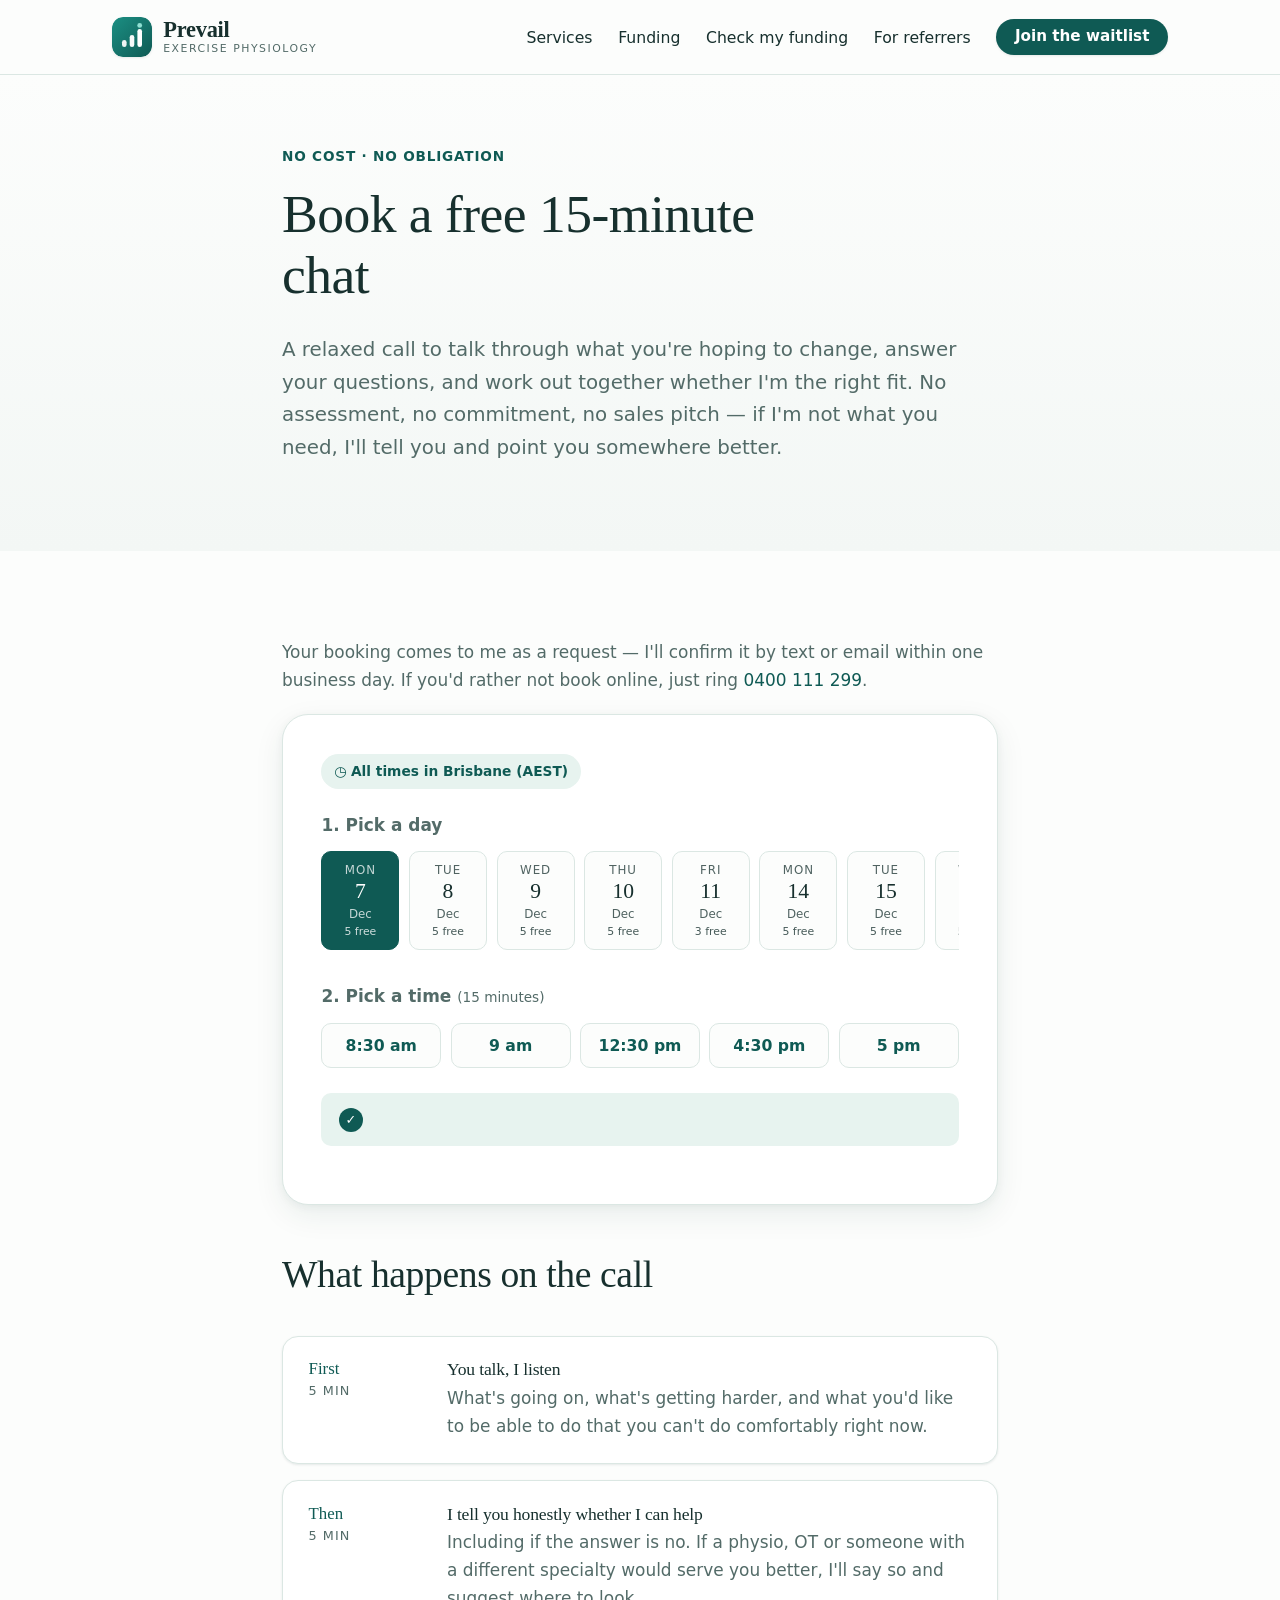
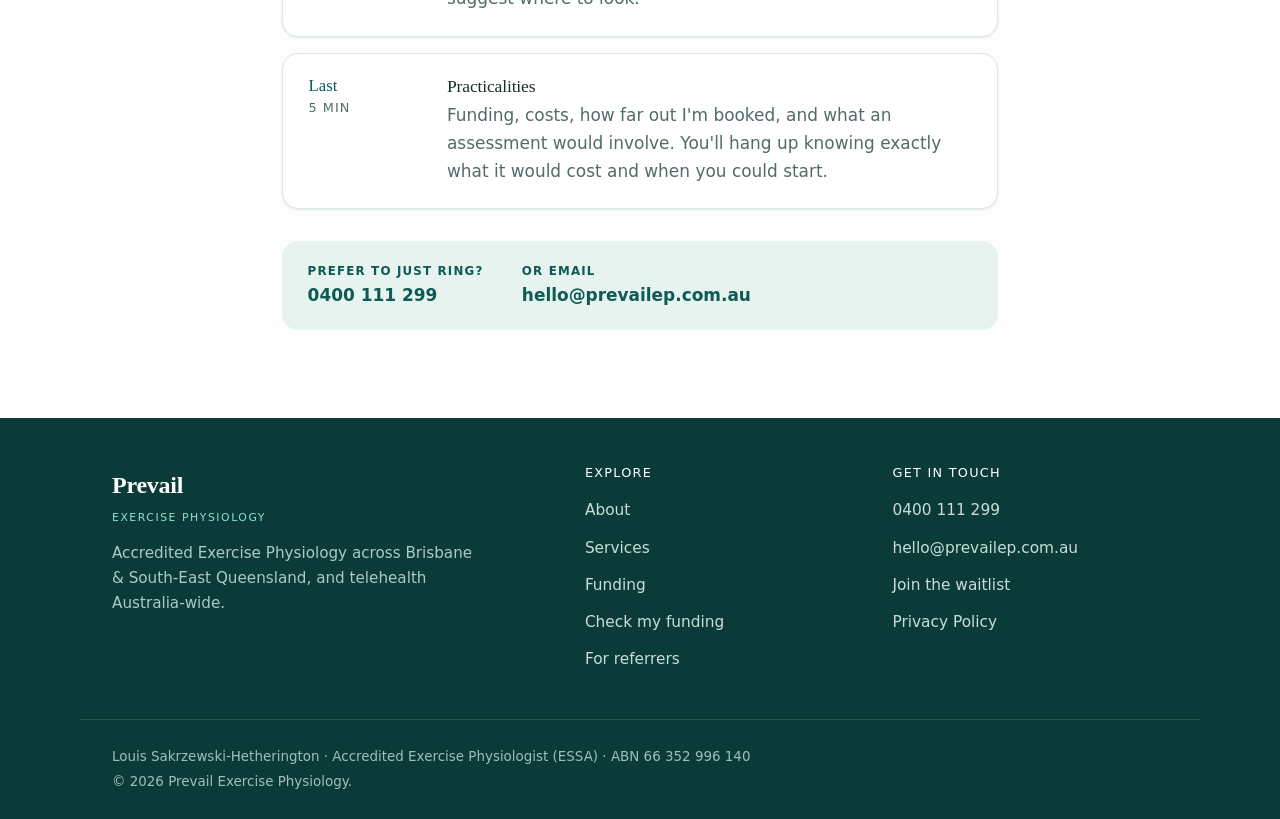
==== commit 35794831: "Move the contact address to hello@prevailep.com.au Swaps the personal Gmail for the Workspace addres" ====
--- a/booking.html
+++ b/booking.html
@@ -219,7 +219,7 @@
           </div>
           <div class="ci">
             <span class="ci-label">Or email</span>
-            <span class="ci-value"><a href="mailto:louissakrzewski123@gmail.com">louissakrzewski123@gmail.com</a></span>
+            <span class="ci-value"><a href="mailto:hello@prevailep.com.au">hello@prevailep.com.au</a></span>
           </div>
         </div>
       </div>
@@ -247,7 +247,7 @@
         <h4>Get in touch</h4>
         <ul>
           <li><a href="tel:+61400111299">0400 111 299</a></li>
-          <li><a href="mailto:louissakrzewski123@gmail.com">louissakrzewski123@gmail.com</a></li>
+          <li><a href="mailto:hello@prevailep.com.au">hello@prevailep.com.au</a></li>
           <li><a href="index.html#waitlist">Join the waitlist</a></li>
           <li><a href="privacy.html">Privacy Policy</a></li>
         </ul>
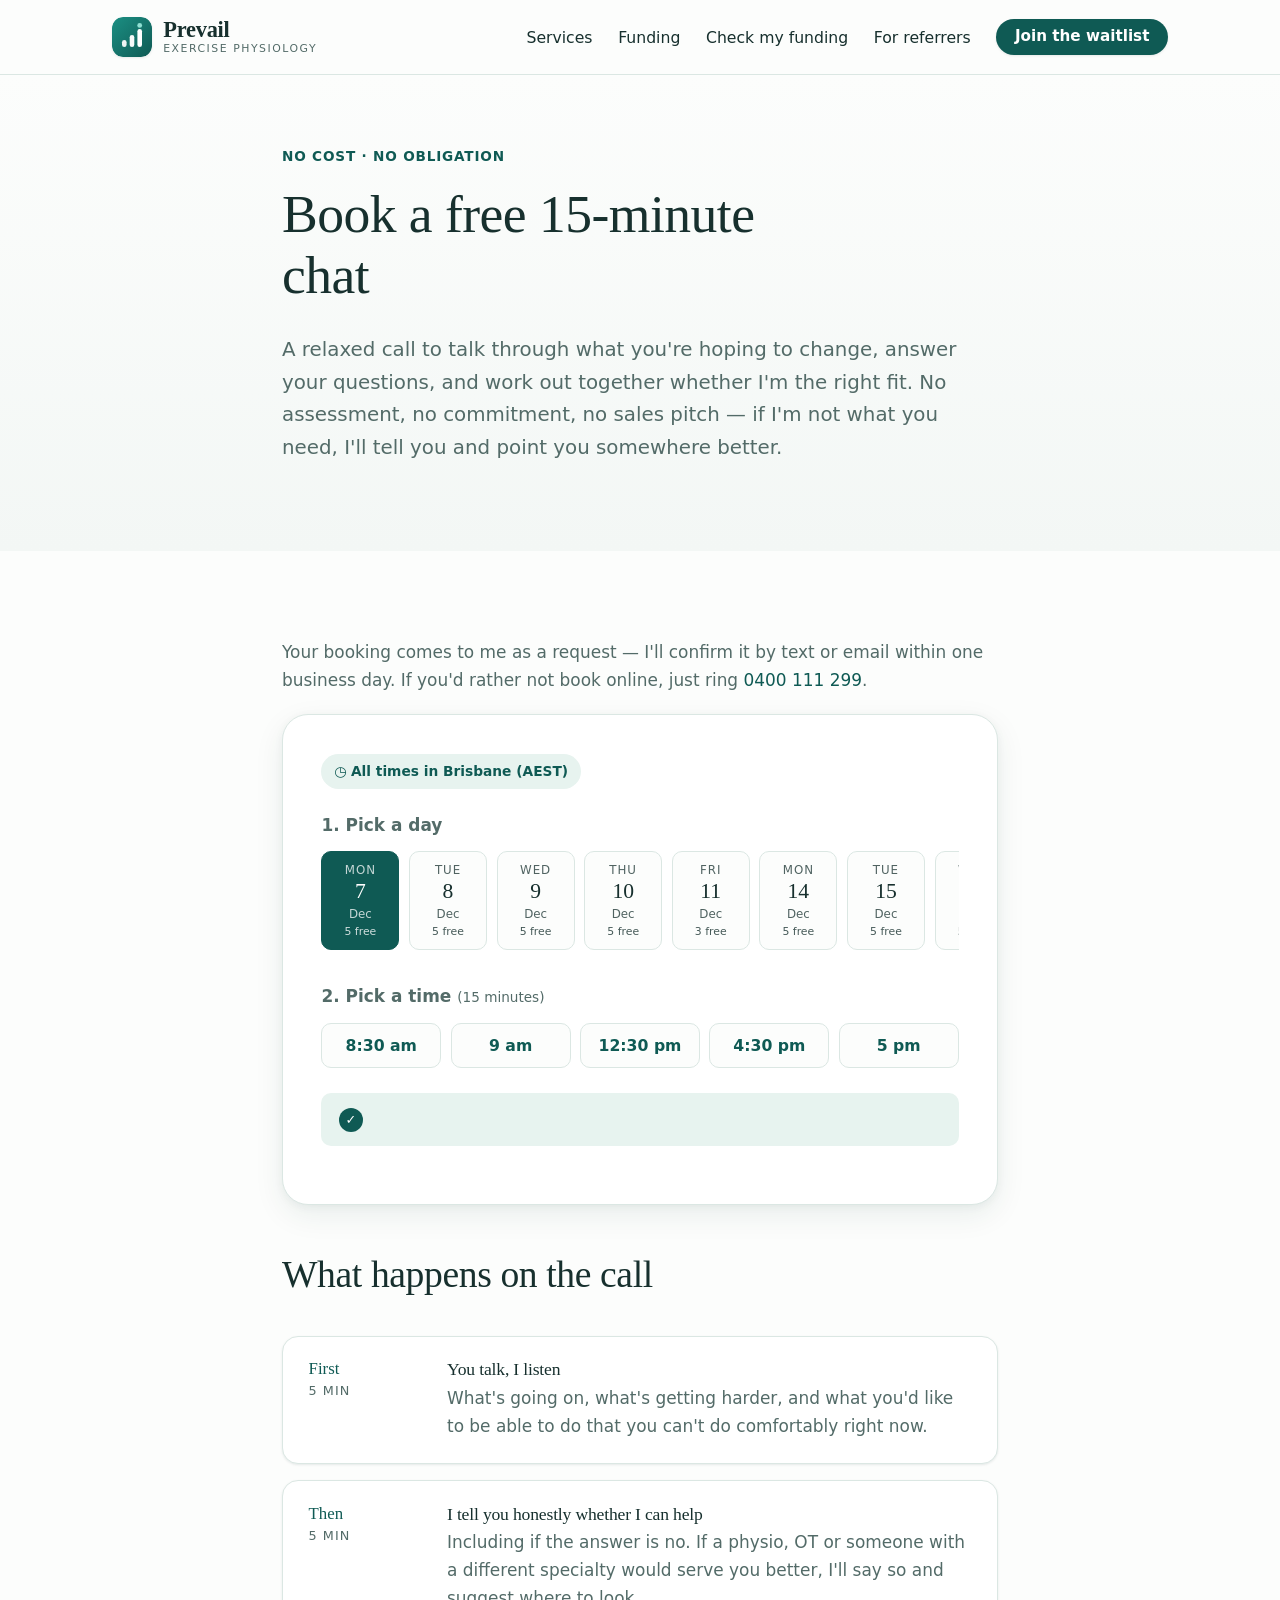
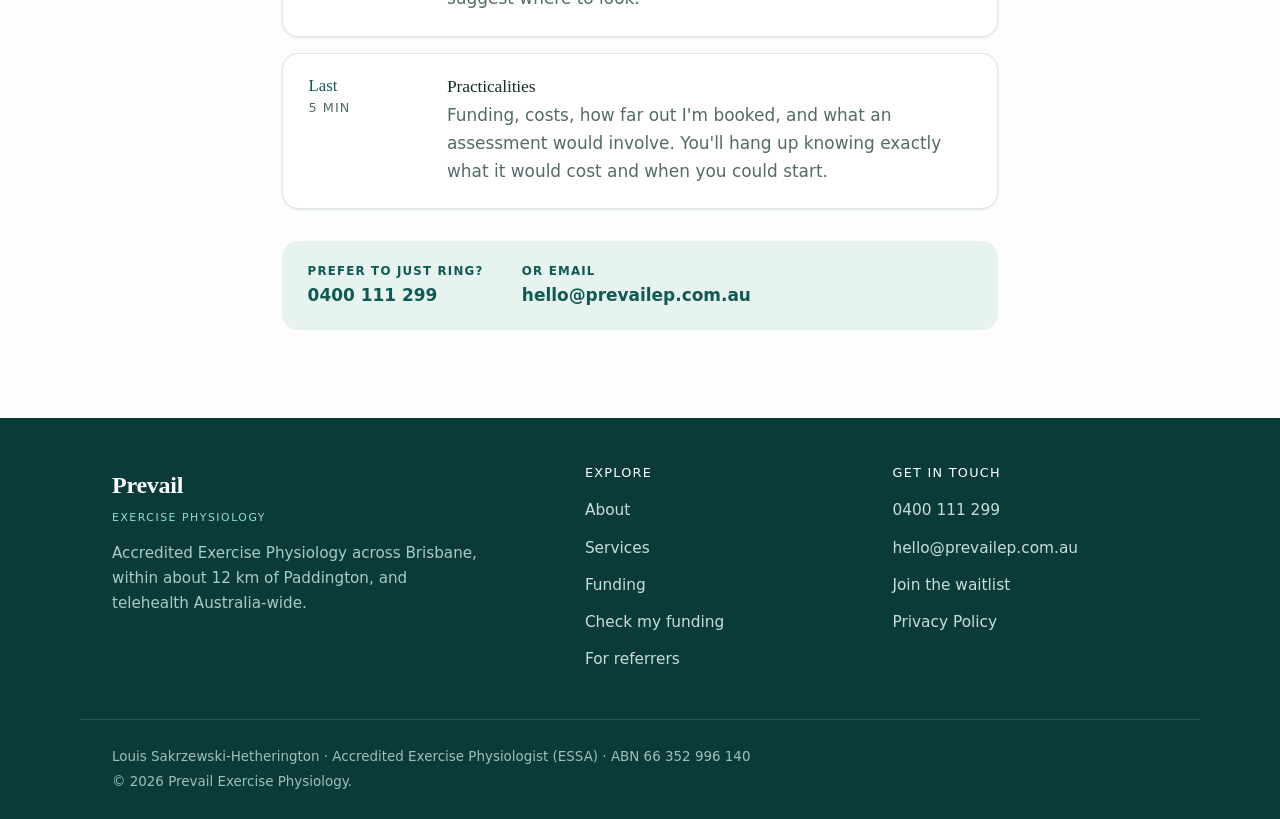
==== commit 080b4842: "Set the service area to 12 km from Paddington, and point forms at the new inbox Two changes that bel" ====
--- a/booking.html
+++ b/booking.html
@@ -12,7 +12,7 @@
 
   <meta name="viewport" content="width=device-width, initial-scale=1.0" />
   <title>Book a free 15-minute chat | Prevail Exercise Physiology</title>
-  <meta name="description" content="Pick a time for a free, no-obligation 15-minute call with Louis — an Accredited Exercise Physiologist covering Brisbane, South-East Queensland and telehealth Australia-wide." />
+  <meta name="description" content="Pick a time for a free, no-obligation 15-minute call with Louis — an Accredited Exercise Physiologist covering Brisbane within about 12 km of Paddington, plus telehealth Australia-wide." />
   <meta name="theme-color" content="#0f5a54" />
   <link rel="canonical" href="https://prevailep.com.au/booking.html" />
 
@@ -127,7 +127,7 @@
                   data-segments="enquiring_as"
                   data-success="Got it — your time is pencilled in. I'll confirm by text or email within one business day. If you don't hear from me, please call 0400 111 299.">
 
-              <input type="hidden" name="access_key" value="18d2da56-0898-432a-a40b-cee9866d1ed1" />
+              <input type="hidden" name="access_key" value="93210d81-c28c-47c1-9651-b04172fda6cb" />
               <input type="hidden" name="subject" value="New Prevail intro-call request" />
               <input type="hidden" name="from_name" value="Prevail EP Website — Booking" />
               <input type="hidden" name="requested_time" id="bk-slot" value="" />
@@ -231,7 +231,7 @@
       <div class="footer-brand">
         <span class="brand-name">Prevail</span>
         <span class="brand-sub">Exercise Physiology</span>
-        <p class="footer-tag">Accredited Exercise Physiology across Brisbane &amp; South-East Queensland, and telehealth Australia-wide.</p>
+        <p class="footer-tag">Accredited Exercise Physiology across Brisbane, within about 12&nbsp;km of Paddington, and telehealth Australia-wide.</p>
       </div>
       <div class="footer-col">
         <h4>Explore</h4>
